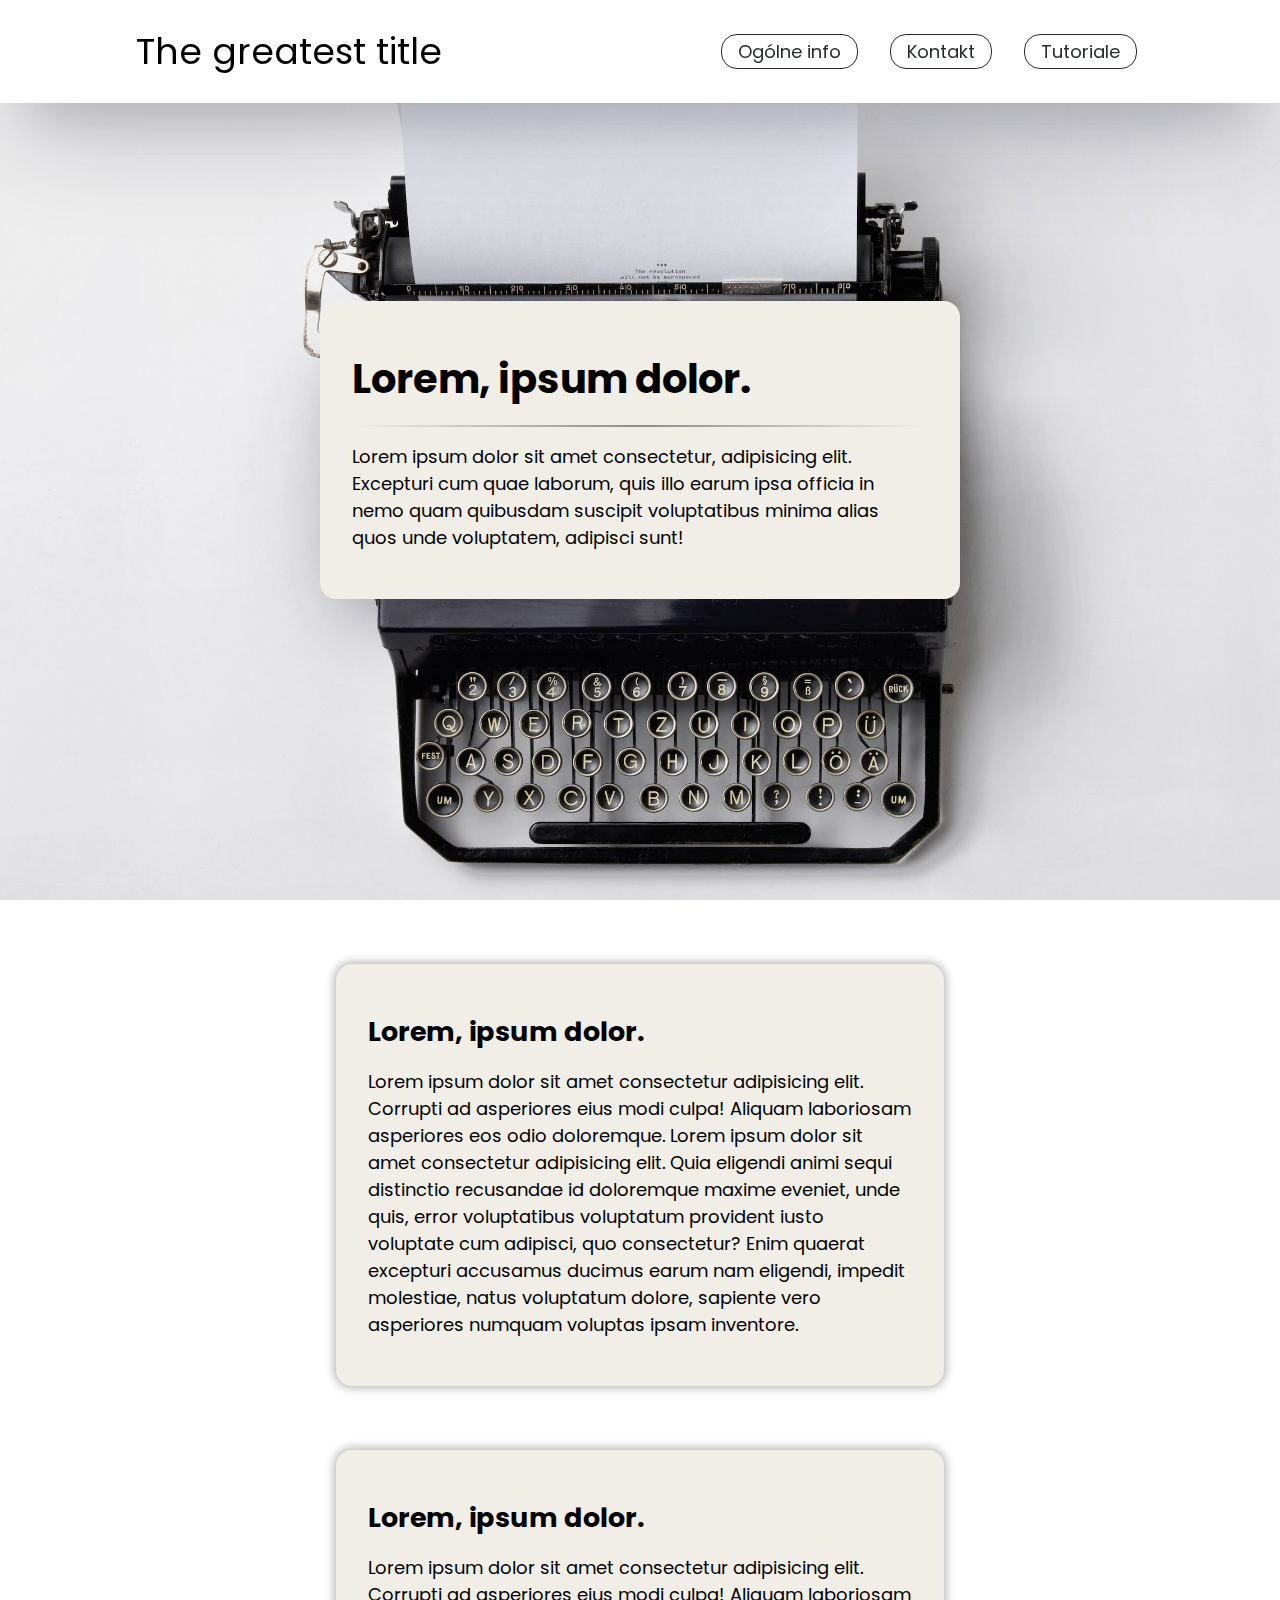
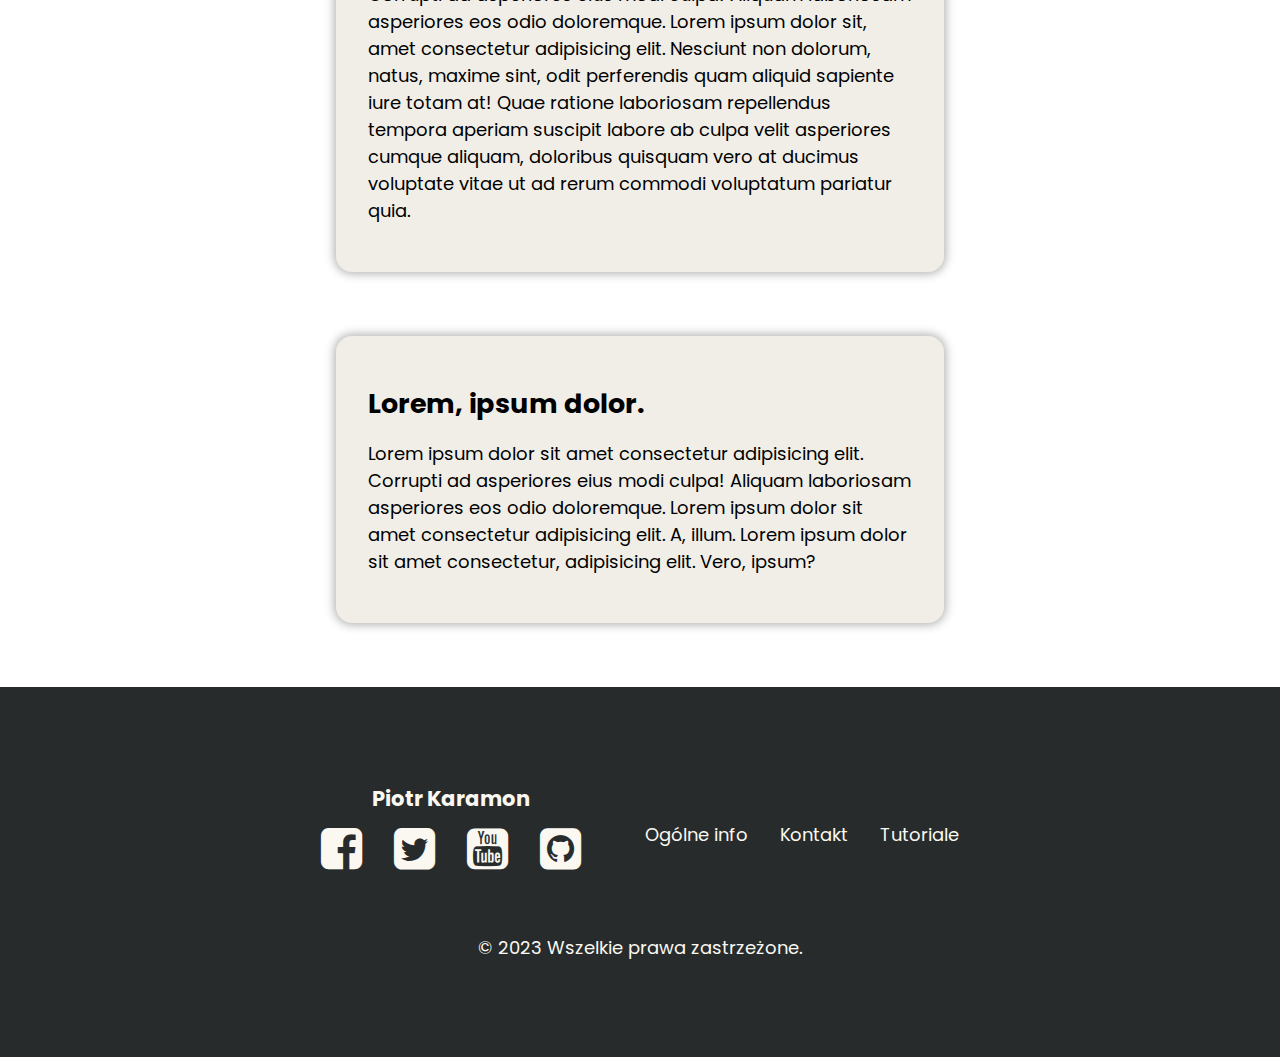
==== index.html @ 6fd7f62b "feat: created first page" ====
<!DOCTYPE html>
<html lang="en">

<head>
    <meta charset="UTF-8">
    <meta name="viewport" content="width=device-width, initial-scale=1.0">
    <title>Bla bla bla</title>
    <link rel="stylesheet" href="style.css">
    <link rel="stylesheet" href="https://cdnjs.cloudflare.com/ajax/libs/font-awesome/4.7.0/css/font-awesome.min.css">

</head>

<body>
    <nav class="navbar">
        <header class="page-title-header">
            <h1>The greatest title</h1>
        </header>
        <ul class="navbar-list">
            <li><a href="asdfas">Ogólne info</a></li>
            <li><a href="asdfas">Kontakt</a></li>
            <li><a href="asdfas">Tutoriale</a></li>
        </ul>
    </nav>

    <main>
        <article class="main-article">
            <h1>Lorem, ipsum dolor.</h1>
            <hr class="card-hr">
            <p>Lorem ipsum dolor sit amet consectetur, adipisicing elit. Excepturi cum quae laborum, quis illo earum
                ipsa
                officia in nemo quam quibusdam suscipit voluptatibus minima alias quos unde voluptatem, adipisci sunt!
            </p>
        </article>

    </main>

    <div id="popup" class="popup">
        <div class="popup-content">
            <span class="close-button" onclick="closePopup()">&times;</span>
            <h2 id="popup-title">Popup Title</h2>
            <hr class="card-hr">
            <div id="popup-message"></div>
        </div>
    </div>


    <section class="contact-form-wrapper" style="display: none;">
        <h2>Skontaktuj się ze mną</h2>
        <hr class="card-hr">
        <form id="contact-form" class="contact-form" method="post" novalidate>
            <div class="form-group">
                <i class="fa fa-user icon" aria-hidden="true"> </i>
                <input class="field-invalid" type="text" id="username" name="username" placeholder="Twoje imię...">
            </div>

            <div class="form-group">
                <i class="fa fa-envelope icon" aria-hidden="true"></i>
                <input type="email" id="email" placeholder="Adres email...">
            </div>

            <div class="form-element">
                <textarea id="message" name="message" placeholder="Twoja wiadomość..."></textarea>
            </div>

            <div class="form-element">
                <input class="form-submit-button" type="submit" value="Wyślij">
            </div>
        </form>

    </section>

    <section class="articles-section">
        <article class="secondary-article">
            <h2>Lorem, ipsum dolor.</h2>
            <p>Lorem ipsum dolor sit amet consectetur adipisicing elit. Corrupti ad
                asperiores eius modi culpa! Aliquam
                laboriosam asperiores eos odio doloremque.
                Lorem ipsum dolor sit amet consectetur adipisicing elit. Quia eligendi animi sequi distinctio recusandae
                id doloremque maxime eveniet, unde quis, error voluptatibus voluptatum provident iusto voluptate cum
                adipisci, quo consectetur? Enim quaerat excepturi accusamus ducimus earum nam eligendi, impedit
                molestiae, natus voluptatum dolore, sapiente vero asperiores numquam voluptas ipsam inventore.
            </p>
        </article>

        <article class="secondary-article">
            <h2>Lorem, ipsum dolor.</h2>
            <p>Lorem ipsum dolor sit amet consectetur adipisicing elit. Corrupti ad
                asperiores eius modi culpa! Aliquam
                laboriosam asperiores eos odio doloremque.
                Lorem ipsum dolor sit, amet consectetur adipisicing elit. Nesciunt non dolorum, natus, maxime sint, odit
                perferendis quam aliquid sapiente iure totam at! Quae ratione laboriosam repellendus tempora aperiam
                suscipit labore ab culpa velit asperiores cumque aliquam, doloribus quisquam vero at ducimus voluptate
                vitae ut ad rerum commodi voluptatum pariatur quia.
            </p>
        </article>

        <article class="secondary-article">
            <h2>Lorem, ipsum dolor.</h2>
            <p>Lorem ipsum dolor sit amet consectetur adipisicing elit. Corrupti ad
                asperiores eius modi culpa! Aliquam
                laboriosam asperiores eos odio doloremque.
                Lorem ipsum dolor sit amet consectetur adipisicing elit. A, illum.
                Lorem ipsum dolor sit amet consectetur, adipisicing elit. Vero, ipsum?
            </p>
        </article>
    </section>



    <footer class="page-footer">
        <article class="footer-social-media">
            <h3>Piotr Karamon</h3>
            <ul class="social-media-links">
                <li><a href="asdfas"><i class="fa fa-facebook-square" aria-hidden="true"></i></a></li>
                <li><a href="asdfas"><i class="fa fa-twitter-square" aria-hidden="true"></i></a></li>
                <li><a href="asdfas"><i class="fa fa-youtube-square" aria-hidden="true"></i></a></li>
                <li><a href="asdfas"><i class="fa fa-github-square" aria-hidden="true"></i></a></li>
            </ul>
        </article>

        <nav>
            <ul class="footer-navbar">
                <li><a href="asdfas">Ogólne info</a></li>
                <li><a href="asdfas">Kontakt</a></li>
                <li><a href="asdfas">Tutoriale</a></li>
            </ul>
        </nav>
        <div class="copyright-info">&copy; 2023 Wszelkie prawa zastrzeżone.</div>
    </footer>

    <script src="./script.js"></script>

</body>

</html>
---- style.css ----
@import url('https://fonts.googleapis.com/css2?family=Poppins:ital,wght@0,200;0,400;0,700;1,200;1,400&display=swap');


* {
    box-sizing: border-box;
    margin: 0;
    padding: 0;
    border: 0;
}

:root {
    /* CSS HEX */
    --caccent: #edafb8ff;
    --champagne-pink: #f7e1d7ff;
    --cacccent-alt: #b0c4b1ff;
    --cfg: rgb(39, 43, 44);
    --cbg: rgb(240, 238, 231);
    --cbg-lighter: rgb(250, 248, 241);
    --cbg-alt: rgb(39, 43, 44);
    --box-shadow: rgba(50, 50, 93, 0.25) 0px 50px 100px -20px, rgba(0, 0, 0, 0.3) 0px 30px 60px -30px;
}


body {
    font-size: 18px;
    font-family: 'Poppins';
}


.popup {
    display: none;
    position: fixed;
    top: 0;
    left: 0;
    width: 100%;
    height: 100%;
    background-color: rgba(0, 0, 0, 0.85);
    z-index: 2;
}

.popup-content {
    background-color: var(--cbg-lighter);
    position: absolute;
    top: 50%;
    left: 50%;
    transform: translate(-50%, -50%);
    box-shadow: var(--box-shadow);
    min-width: 50%;
    min-height: 25%;
    padding: 1rem;
    border-radius: 1rem;
}

.popup-content h2 {
    text-align: center;
    margin: 1rem 0;
}

#popup-message {
    display: flex;
    justify-content: center;
    align-items: center;
    padding: 1rem;

}

.popup .close-button {
    position: absolute;
    top: 0.5rem;
    right: 1rem;
    cursor: pointer;
    font-size: 2rem;

}


.bg {
    position: fixed;
    top: 0;
    left: 0;
    /* Preserve aspet ratio */
    min-width: 100%;
    min-height: 100%;
    z-index: -1;
}


.navbar {
    display: flex;
    align-items: center;
    justify-content: space-around;

    position: fixed;
    z-index: 1;
    top: 0;
    width: 100%;
    background-color: white;
    box-shadow: var(--box-shadow);
}

.navbar-list {
    display: flex;
    color: var(--cfg);
    padding: 0.5rem 1rem;
}

.navbar-list li {
    list-style: none;
    flex-direction: row;

}

.navbar-list a {
    color: var(--cfg);
    text-decoration: none;
    border: var(--cbg-alt) 0.1rem solid;
    border-radius: 1rem;
    margin: 0.5rem 1rem;
    padding: 0.25rem 1rem;

    transition: color .3s ease-in-out, box-shadow .3s ease-in-out;
    box-shadow: inset 0 0 0 0 var(--cbg);
}

.navbar-list a:hover {
    box-shadow: inset 200px 0 0 0 var(--cbg-alt);
    color: var(--cbg);
    background-color: var(--cbg-alt);
}


.field-invalid {
    border: 2px solid var(--caccent);
}

.page-title-header h1 {
    padding: 1.5rem;
    text-align: center;
    font-weight: 400;

}

main {
    background: url(images/florian-klauer-mk7D-4UCfmg-unsplash.jpg);
    /* Create the parallax scrolling effect */
    background-attachment: fixed;
    background-position: center;
    background-repeat: no-repeat;
    background-size: cover;

    height: 100vh;
    display: flex;
    justify-content: center;
    align-items: center;

}

.main-article {
    background-color: var(--cbg);
    padding: 3rem 2rem;
    border-radius: 1rem;
    width: 50%;
    box-shadow: var(--box-shadow);
}

.main-article h1 {
    font-size: 2.5rem;
}


.card-hr {
    border: 0;
    height: 2px;
    width: 100%;
    margin: 1rem 0;
    background-image: -webkit-linear-gradient(left, #f0f0f0, #8c8b8b, #f0f0f0);
    background-image: -moz-linear-gradient(left, #f0f0f0, #8c8b8b, #f0f0f0);
    background-image: -ms-linear-gradient(left, #f0f0f0, #8c8b8b, #f0f0f0);
    background-image: -o-linear-gradient(left, #f0f0f0, #8c8b8b, #f0f0f0);
}

.articles-section {
    padding: 2rem;
    display: flex;
    flex-direction: column;
    align-items: center;
    justify-content: space-around;
}

.secondary-article {
    background-color: var(--cbg);
    margin: 2rem 2rem;
    box-shadow: var(--box-shadow);
    padding: 3rem 2rem;

    /* box-shadow: 0px 0px 10px 2px rgba(0, 0, 0, 0.3); */
    -webkit-box-shadow: 0px 0px 10px 2px rgba(0, 0, 0, 0.3);
    -moz-box-shadow: 0px 0px 10px 2px rgba(0, 0, 0, 0.3);

    border-radius: 1rem;

    max-width: 50%;
}

.secondary-article h2 {
    margin-bottom: 1rem;
}

.page-footer {
    padding: 6rem 1rem;
    display: flex;
    flex-flow: wrap;
    align-items: center;
    justify-content: center;
    background-color: var(--cbg-alt);
    color: var(--cbg-lighter);

}

.footer-social-media {
    display: flex;
    flex-direction: column;
    align-items: center;
    justify-content: center;
}


.social-media-links {
    display: flex;
    justify-content: center;
}

.social-media-links li {
    list-style: none;
    margin: 0 1rem;
    font-size: 3rem;
    color: var(--cbg-lighter);
}

.social-media-links li a {
    color: var(--cbg-lighter);
}


.footer-navbar {
    margin-left: 2rem;
    display: flex;
}

.footer-navbar li {
    list-style: none;
    margin: 0 1rem;
}

.footer-navbar a {
    color: var(--cbg-lighter);
    text-decoration: none;
}

.copyright-info {
    width: 100%;
    margin-top: 3rem;
    text-align: center;
}

.contact-form-wrapper {
    display: flex;
    flex-direction: column;
    align-items: center;
    justify-content: center;
    background-color: var(--cbg);
    /* max-width: 80%; */
    width: 80%;
    margin: auto;
    padding: 1rem;
    border-radius: 1rem;
    box-shadow: var(--box-shadow);
}

.contact-form-wrapper h2 {
    margin-top: 1rem;
}

.contact-form {
    display: block;
}


.contact-form .form-element {
    display: block;
    width: 100%;
    padding: 1rem;
    margin: auto;
}

.contact-form .form-group {
    display: flex;
    justify-content: space-between;
    align-items: center;
    padding: 1rem;
    width: 100%;
}

.contact-form .form-group .icon {
    position: absolute;
}

.contact-form .icon {
    min-width: 50px;
    text-align: center;
}

.contact-form input[type=text],
.contact-form input[type=email] {
    padding: 1rem;
    border-radius: 1rem;
    padding-left: 3rem;
}

.contact-form textarea {
    height: 200px;
    border-radius: 1rem;
    padding: 1rem;
    width: 100%;
    resize: none;
    font-family: 'Poppins';
}

.form-submit-button {
    padding: 1rem 2rem;
    border-radius: 1rem;
    background-color: white;
    transition: color .3s ease-in-out, box-shadow .3s ease-in-out;
    box-shadow: inset 0 0 0 0 var(--cbg);
    width: 100%;
}

.form-submit-button:hover {
    color: #fff;
    text-shadow: none;

    box-shadow: inset 200px 0 0 0 var(--cbg-alt);
    color: var(--cbg);
    background-color: var(--cbg-alt);
    cursor: pointer;
}


/* Styles for small screens (up to 767px) */
@media (max-width: 767px) {
    .navbar {
        font-size: 1rem;
    }

    .main-article {
        min-width: 95%;
        font-size: 1rem;
    }

    .secondary-article {
        min-width: 95%;
        margin: 1rem 3rem;
    }

}

/* Styles for medium screens (768px to 1023px) */
@media (min-width: 768px) and (max-width: 1023px) {
    .main-article {
        min-width: 75%;
    }

    .secondary-article {
        min-width: 75%;
    }
}

/* Styles for large screens (1024px and above) */
@media (min-width: 1024px) {
    /* Your CSS rules for large screens here */
}
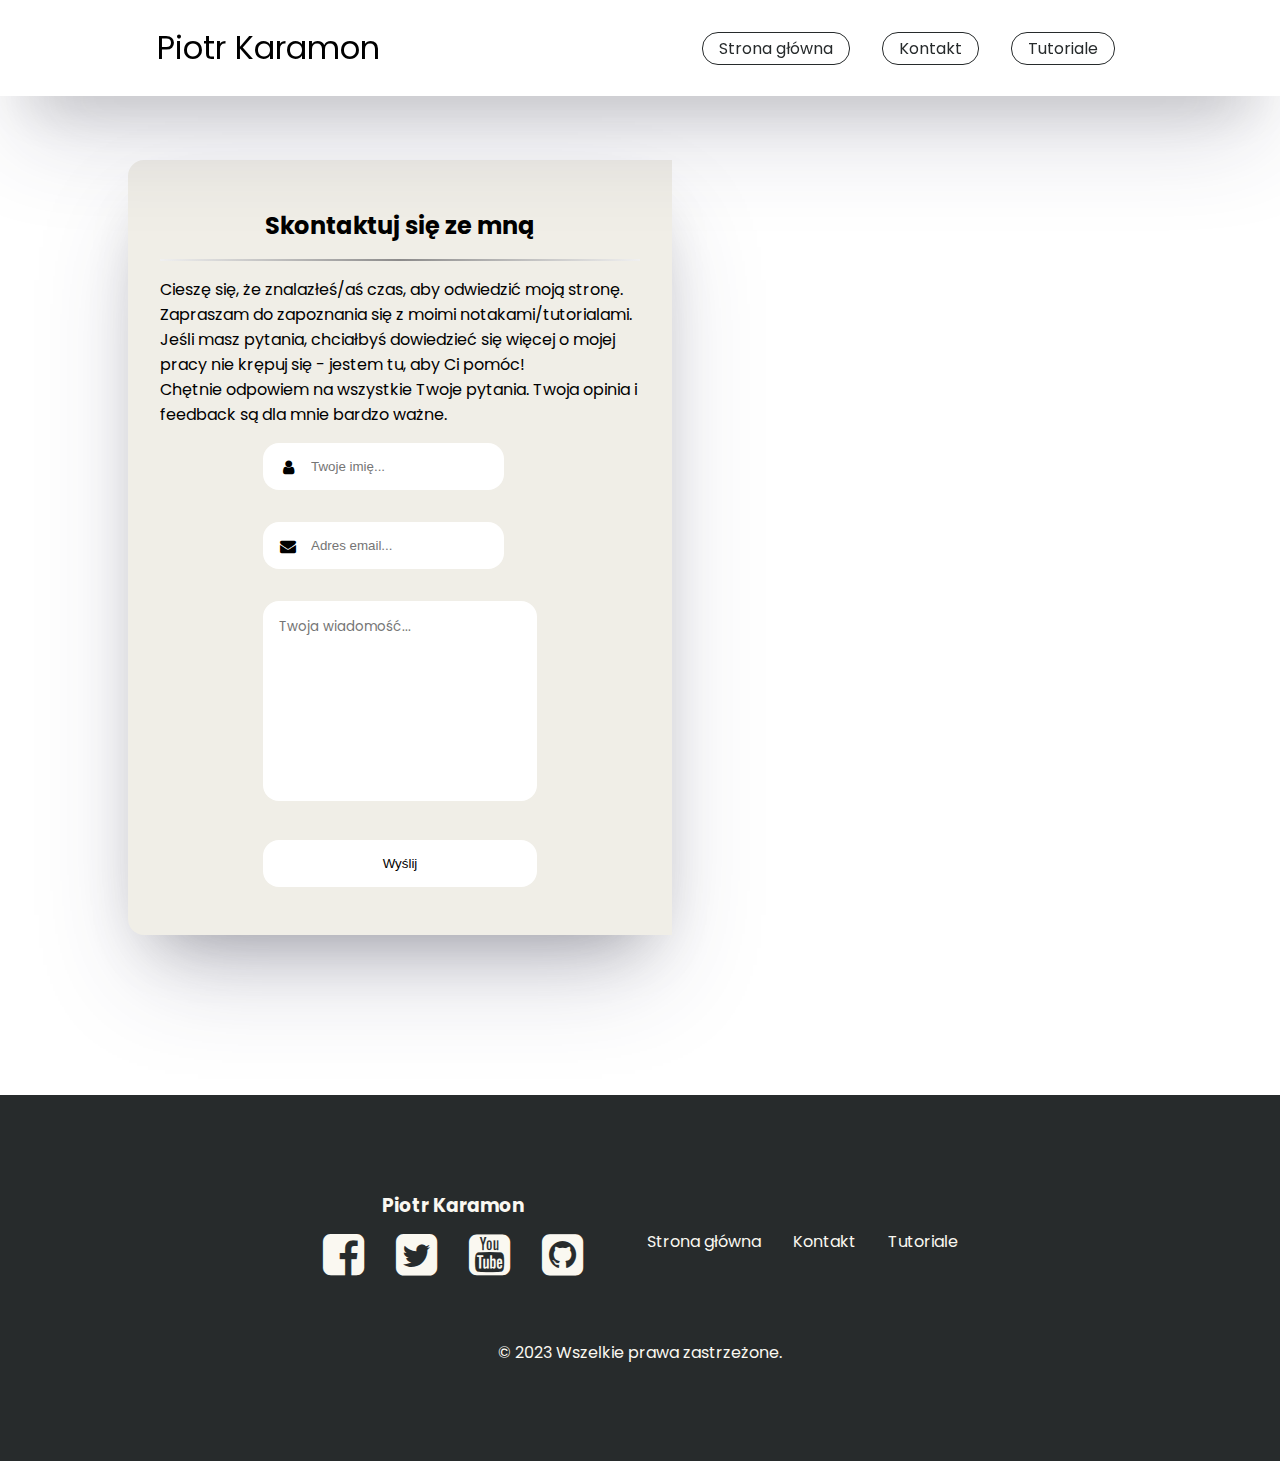
==== commit 073c4017: "feat: created tutorials page" ====
--- a/index.html
+++ b/index.html
@@ -13,97 +13,176 @@
 <body>
     <nav class="navbar">
         <header class="page-title-header">
-            <h1>The greatest title</h1>
+            <h1>Piotr Karamon</h1>
         </header>
+        <input class="menu-btn" type="checkbox" id="menu-btn" />
+        <label class="menu-icon" for="menu-btn"><span class="navicon"></span></label>
         <ul class="navbar-list">
-            <li><a href="asdfas">Ogólne info</a></li>
+            <li><a href="asdfas">Strona główna</a></li>
             <li><a href="asdfas">Kontakt</a></li>
             <li><a href="asdfas">Tutoriale</a></li>
         </ul>
     </nav>
 
-    <main>
-        <article class="main-article">
-            <h1>Lorem, ipsum dolor.</h1>
-            <hr class="card-hr">
-            <p>Lorem ipsum dolor sit amet consectetur, adipisicing elit. Excepturi cum quae laborum, quis illo earum
-                ipsa
-                officia in nemo quam quibusdam suscipit voluptatibus minima alias quos unde voluptatem, adipisci sunt!
-            </p>
-        </article>
-
-    </main>
-
-    <div id="popup" class="popup">
+    <div style="display:none">
+        <section class="tutorial-section-container">
+            <section class="tutorial-section">
+                <h1 class="main-heading">Tutoriale / Notatki</h1>
+                <hr class="card-hr">
+                <p>
+                    Tworzenie tutoriali i notatek w trakcie nauki informatyki było dla mnie niezwykle cennym
+                    doświadczeniem. Opracowywałem je zarówno dla siebie, aby lepiej zrozumieć trudne koncepcje, jak i
+                    dla innych, którzy mogli mieć podobne trudności.
+                    Poniżej możesz znaleźć efekty mojej pracy.
+                    Warto pamiętać jednak, że nie są to profesjonalne opracowanie lecz jedynie
+                    notatki w których to oczywiście mogą się pojawić błędy.
+                    Wszystkie materiały udostępnione na zasadach z licencji MIT.
+                </p>
+
+                <section class="cards-container">
+                    <article class="tutorial-card">
+                        <img class="tutorial-card-image" src="./images/logos/python.svg" alt="Git graph">
+                        <section class="tutorial-card-content">
+                            <h2>Wstęp do informatyki</h2>
+                            <p>Podstawy tworzenia prostych algorytmów.</p>
+                            <a class="tutorial-download" href="./documents/wdi.pdf">Pobierz</a>
+                        </section>
+                    </article>
+                    <article class="tutorial-card">
+                        <img class="tutorial-card-image" src="./images/logos/git.png" alt="Git logo">
+                        <section class="tutorial-card-content">
+                            <h2>Git</h2>
+                            <p>Zbiór podstawowych komend i funkcji gita.</p>
+                            <a class="tutorial-download" href="./documents/wdi.pdf">Pobierz</a>
+                        </section>
+                    </article>
+                    <article class="tutorial-card">
+                        <img class="tutorial-card-image" src="./images/logos/cpp.png" alt="C++ logo">
+                        <section class="tutorial-card-content">
+                            <h2>C/C++</h2>
+                            <p>Podstawy języka oraz w szczególności opis pamięci na stosie i stercie.</p>
+                            <a class="tutorial-download" href="./documents/wdi.pdf">Pobierz</a>
+                        </section>
+                    </article>
+                    <article class="tutorial-card">
+                        <img class="tutorial-card-image" src="./images/logos/haskell.png" alt="Haskell logo">
+                        <section class="tutorial-card-content">
+                            <h2>Haskell</h2>
+                            <p>Zbiór notatek które stworzyłem ucząc się tego języka.</p>
+                            <a class="tutorial-download" href="./documents/wdi.pdf">Pobierz</a>
+                        </section>
+                    </article>
+                </section>
+            </section>
+        </section>
+        </section>
+    </div>
+
+
+    <div style="display: block;">
+        <section class="contact-section">
+            <section class="contact-form-wrapper">
+                <h2>Skontaktuj się ze mną</h2>
+                <hr class="card-hr">
+                <p>Cieszę się, że znalazłeś/aś czas, aby odwiedzić moją stronę. Zapraszam do zapoznania się z moimi
+                    notakami/tutorialami.</p>
+                <p>Jeśli masz pytania, chciałbyś dowiedzieć się więcej o mojej pracy
+                    nie krępuj się - jestem tu, aby Ci pomóc!</p>
+                <p>Chętnie odpowiem na wszystkie Twoje pytania. Twoja opinia i
+                    feedback są dla mnie bardzo ważne.</p>
+
+                <form id="contact-form" class="contact-form" method="post" novalidate>
+                    <div class="form-group">
+                        <i class="fa fa-user icon" aria-hidden="true"> </i>
+                        <input type="text" id="username" name="username" placeholder="Twoje imię...">
+                    </div>
+
+                    <div class="form-group">
+                        <i class="fa fa-envelope icon" aria-hidden="true"></i>
+                        <input type="email" id="email" placeholder="Adres email...">
+                    </div>
+
+                    <div class="form-element">
+                        <textarea id="message" name="message" placeholder="Twoja wiadomość..."></textarea>
+                    </div>
+
+                    <div class="form-element">
+                        <input class="form-submit-button" type="submit" value="Wyślij">
+                    </div>
+                </form>
+            </section>
+            <div class="image-container"></div>
+        </section>
+    </div>
+
+
+
+    <section id="popup" class="popup">
         <div class="popup-content">
-            <span class="close-button" onclick="closePopup()">&times;</span>
+            <span id="close-button">&times;</span>
             <h2 id="popup-title">Popup Title</h2>
             <hr class="card-hr">
             <div id="popup-message"></div>
         </div>
+    </section>
+
+
+    <div style="display:none;">
+        <main class="jumbotron">
+            <article class="main-article">
+                <h1 class="main-heading">Witaj na mojej stronie.</h1>
+                <hr class="card-hr">
+                <p>Jestem studentem informatyki na Akademii Górniczo-Hutniczej (AGH) i pasjonatem Data
+                    Science i Machine Learning, matematyki oraz ogólnie programowania.
+                    Tutaj dzielę się swoimi
+                    notatkami/tutorialami które tworzyłem ucząc się oraz
+                    projektami z tych fascynujących dziedzin.
+                    Ta strona umożliwa również łatwy kontakt ze mną.
+                </p>
+            </article>
+
+        </main>
+
+
+
+        <section class="articles-section">
+            <article class="secondary-article">
+                <h2><i class="header-icon fa fa-university" aria-hidden="true"></i> Moje studia.</h2>
+                <p>Jestem studentem drugiego roku informatyki na AGH, gdzie kształcę się w fascynującej dziedzinie
+                    informatyki. Studia na AGH to połączenie teorii i praktyki, które pozwalają mi zgłębiać złożone
+                    zagadnienia z zakresu algorytmów, programowania, sieci komputerowych i wielu innych obszarów. To
+                    okazja do rozwoju umiejętności programowania, projektowania oprogramowania i pracy z najnowszymi
+                    technologiami </p>
+
+            </article>
+
+            <article class="secondary-article">
+                <h2><i class="header-icon fa fa-wrench" aria-hidden="true"></i> Moje ulubione narzędzia.</h2>
+                <p>
+                <ul>
+                    <li>VS Code - mój główny edytor do tworzenia stron internetowych</li>
+                    <li>Doom emacs - idealne narzędzie do tworzenia notatek/tutoriali.</li>
+                    <li>Pycharm/IDEA/Datagrip - są to najlepsze narzędzia w swoich dziedzinach. Bardzo przyśpieszające
+                        pracę.</li>
+                    <li>Git Bash - pracuję na systemie Windows zatem ta konsola to absolutny must-have.</li>
+                    <li>Github - każdy mój projekt lub notatki są na nim przechowywane.</li>
+
+                </ul>
+                </p>
+            </article>
+
+            <article class="secondary-article">
+                <h2> <i class="header-icon fa fa-user-circle" aria-hidden="true"></i>
+                    Pozostałe hobby.</h2>
+                <p>Motoryzacja i muzyka to moje dwie wielkie pasje. Motoryzacja pozwala mi zanurzyć się w fascynujący
+                    świat samochodów, podziwiać ich design i technologię, a także cieszyć się niezapomnianymi podróżami.
+                    Muzyka natomiast towarzyszy mi w każdym aspekcie życia, tworząc niesamowity nastrój i inspirując do
+                    różnych działań. </p>
+            </article>
+        </section>
+
     </div>
 
-
-    <section class="contact-form-wrapper" style="display: none;">
-        <h2>Skontaktuj się ze mną</h2>
-        <hr class="card-hr">
-        <form id="contact-form" class="contact-form" method="post" novalidate>
-            <div class="form-group">
-                <i class="fa fa-user icon" aria-hidden="true"> </i>
-                <input class="field-invalid" type="text" id="username" name="username" placeholder="Twoje imię...">
-            </div>
-
-            <div class="form-group">
-                <i class="fa fa-envelope icon" aria-hidden="true"></i>
-                <input type="email" id="email" placeholder="Adres email...">
-            </div>
-
-            <div class="form-element">
-                <textarea id="message" name="message" placeholder="Twoja wiadomość..."></textarea>
-            </div>
-
-            <div class="form-element">
-                <input class="form-submit-button" type="submit" value="Wyślij">
-            </div>
-        </form>
-
-    </section>
-
-    <section class="articles-section">
-        <article class="secondary-article">
-            <h2>Lorem, ipsum dolor.</h2>
-            <p>Lorem ipsum dolor sit amet consectetur adipisicing elit. Corrupti ad
-                asperiores eius modi culpa! Aliquam
-                laboriosam asperiores eos odio doloremque.
-                Lorem ipsum dolor sit amet consectetur adipisicing elit. Quia eligendi animi sequi distinctio recusandae
-                id doloremque maxime eveniet, unde quis, error voluptatibus voluptatum provident iusto voluptate cum
-                adipisci, quo consectetur? Enim quaerat excepturi accusamus ducimus earum nam eligendi, impedit
-                molestiae, natus voluptatum dolore, sapiente vero asperiores numquam voluptas ipsam inventore.
-            </p>
-        </article>
-
-        <article class="secondary-article">
-            <h2>Lorem, ipsum dolor.</h2>
-            <p>Lorem ipsum dolor sit amet consectetur adipisicing elit. Corrupti ad
-                asperiores eius modi culpa! Aliquam
-                laboriosam asperiores eos odio doloremque.
-                Lorem ipsum dolor sit, amet consectetur adipisicing elit. Nesciunt non dolorum, natus, maxime sint, odit
-                perferendis quam aliquid sapiente iure totam at! Quae ratione laboriosam repellendus tempora aperiam
-                suscipit labore ab culpa velit asperiores cumque aliquam, doloribus quisquam vero at ducimus voluptate
-                vitae ut ad rerum commodi voluptatum pariatur quia.
-            </p>
-        </article>
-
-        <article class="secondary-article">
-            <h2>Lorem, ipsum dolor.</h2>
-            <p>Lorem ipsum dolor sit amet consectetur adipisicing elit. Corrupti ad
-                asperiores eius modi culpa! Aliquam
-                laboriosam asperiores eos odio doloremque.
-                Lorem ipsum dolor sit amet consectetur adipisicing elit. A, illum.
-                Lorem ipsum dolor sit amet consectetur, adipisicing elit. Vero, ipsum?
-            </p>
-        </article>
-    </section>
 
 
 
@@ -120,7 +199,7 @@
 
         <nav>
             <ul class="footer-navbar">
-                <li><a href="asdfas">Ogólne info</a></li>
+                <li><a href="asdfas">Strona główna</a></li>
                 <li><a href="asdfas">Kontakt</a></li>
                 <li><a href="asdfas">Tutoriale</a></li>
             </ul>
--- a/style.css
+++ b/style.css
@@ -22,7 +22,7 @@
 
 
 body {
-    font-size: 18px;
+    font-size: 16px;
     font-family: 'Poppins';
 }
 
@@ -64,13 +64,12 @@
 
 }
 
-.popup .close-button {
+.popup #close-button {
     position: absolute;
     top: 0.5rem;
     right: 1rem;
     cursor: pointer;
     font-size: 2rem;
-
 }
 
 
@@ -107,7 +106,6 @@
 .navbar-list li {
     list-style: none;
     flex-direction: row;
-
 }
 
 .navbar-list a {
@@ -118,7 +116,7 @@
     margin: 0.5rem 1rem;
     padding: 0.25rem 1rem;
 
-    transition: color .3s ease-in-out, box-shadow .3s ease-in-out;
+    transition: color .3s ease-in-out, box-shadow .3s ease-in-out, max-height .2s ease-out;
     box-shadow: inset 0 0 0 0 var(--cbg);
 }
 
@@ -129,6 +127,111 @@
 }
 
 
+.navbar .menu-icon {
+    cursor: pointer;
+    display: none;
+    padding: 0;
+    user-select: none;
+    z-index: 4;
+    padding: 1rem;
+}
+
+.navbar .menu-icon .navicon {
+    background: #333;
+    display: block;
+    height: 2px;
+    position: relative;
+    transition: background .2s ease-out;
+    width: 1rem;
+}
+
+.navbar .menu-icon .navicon:before,
+.navbar .menu-icon .navicon:after {
+    background: #333;
+    content: '';
+    display: block;
+    height: 100%;
+    position: absolute;
+    transition: all .2s ease-out;
+    width: 100%;
+}
+
+.navbar .menu-icon .navicon:before {
+    top: 5px;
+}
+
+.navbar .menu-icon .navicon:after {
+    top: -5px;
+}
+
+.navbar .menu-btn {
+    display: none;
+}
+
+
+@media (max-width: 48em) {
+    .navbar-list {
+        flex-direction: column;
+        align-items: center;
+        justify-content: center;
+        position: fixed;
+        width: 100%;
+        height: 100vh;
+        top: 0;
+        right: -100%;
+        z-index: 3;
+        transition: all 0.2s ease-in-out;
+        background-color: var(--cbg-alt);
+    }
+
+    .navbar li {
+        width: 80%;
+        margin-bottom: 1rem;
+        /* border: 1px solid red; */
+    }
+
+    .navbar-list li a {
+        display: block;
+        width: 100%;
+        margin: 0;
+        padding: 2rem;
+        color: var(--cbg);
+        border: var(--cbg) .1rem solid;
+
+
+    }
+
+
+    .navbar .menu-icon {
+        display: inline-block;
+    }
+
+    .navbar .menu-btn:checked~.navbar-list {
+        right: 0;
+    }
+
+
+    .navbar .menu-btn:checked~.menu-icon .navicon {
+        background: transparent;
+    }
+
+    .navbar .menu-btn:checked~.menu-icon .navicon:before {
+        transform: rotate(-45deg);
+
+    }
+
+    .navbar .menu-btn:checked~.menu-icon .navicon:after {
+        transform: rotate(45deg);
+    }
+
+    .navbar .menu-btn:checked~.menu-icon:not(.steps) .navicon:before,
+    .navbar .menu-btn:checked~.menu-icon:not(.steps) .navicon:after {
+        background-color: var(--cbg);
+        top: 0;
+    }
+}
+
+
 .field-invalid {
     border: 2px solid var(--caccent);
 }
@@ -140,8 +243,8 @@
 
 }
 
-main {
-    background: url(images/florian-klauer-mk7D-4UCfmg-unsplash.jpg);
+.jumbotron {
+    background: url(images/background.jpg);
     /* Create the parallax scrolling effect */
     background-attachment: fixed;
     background-position: center;
@@ -163,7 +266,7 @@
     box-shadow: var(--box-shadow);
 }
 
-.main-article h1 {
+.main-heading {
     font-size: 2.5rem;
 }
 
@@ -185,6 +288,8 @@
     flex-direction: column;
     align-items: center;
     justify-content: space-around;
+    max-width: 55%;
+    margin: 0 auto;
 }
 
 .secondary-article {
@@ -199,12 +304,21 @@
 
     border-radius: 1rem;
 
-    max-width: 50%;
 }
 
 .secondary-article h2 {
     margin-bottom: 1rem;
 }
+
+.secondary-article li {
+    margin-left: 1rem;
+
+}
+
+.header-icon {
+    margin-right: 1rem;
+}
+
 
 .page-footer {
     padding: 6rem 1rem;
@@ -264,16 +378,19 @@
 }
 
 .contact-form-wrapper {
+    flex: 1;
+    width: 100%;
+    height: 100%;
+
     display: flex;
     flex-direction: column;
     align-items: center;
     justify-content: center;
     background-color: var(--cbg);
-    /* max-width: 80%; */
-    width: 80%;
-    margin: auto;
-    padding: 1rem;
-    border-radius: 1rem;
+
+    margin: 0 auto;
+    padding: 2rem 2rem;
+    border-radius: 1rem 0 0 1rem;
     box-shadow: var(--box-shadow);
 }
 
@@ -346,8 +463,121 @@
 }
 
 
+.contact-section {
+    display: flex;
+    margin: 10rem auto;
+    width: 80%;
+}
+
+.contact-section .image-container {
+    flex: 1;
+    height: auto;
+    background-image: url(images/contact.jpg);
+    /* background-attachment: fixed; */
+    background-position: center;
+    background-repeat: no-repeat;
+    background-size: cover;
+
+
+    border-radius: 0 1rem 1rem 0;
+}
+
+.contact-section .image-container img {
+    max-width: 100%;
+    height: auto;
+}
+
+
+
+.tutorial-section-container {
+    display: flex;
+    margin-top: 5rem;
+    justify-content: center;
+    align-items: center;
+    height: 100vh;
+
+    background-image: url(images/florian-klauer-mk7D-4UCfmg-unsplash.jpg);
+    background-attachment: fixed;
+    background-position: center;
+    background-repeat: no-repeat;
+    background-size: cover;
+}
+
+.tutorial-section {
+    background-color: rgb(240, 238, 231, 0.95);
+    padding: 3rem 2rem;
+    border-radius: 1rem;
+    width: 65%;
+    box-shadow: var(--box-shadow);
+}
+
+
+
+.cards-container {
+    display: grid;
+    grid-template-columns: 1fr 1fr;
+    gap: 1rem;
+    row-gap: 2rem;
+    margin-top: 2rem;
+}
+
+
+.tutorial-card {
+    display: flex;
+    border: 2px solid var(--cbg-alt);
+    border-radius: 1rem;
+    padding: 1rem 1rem;
+    height: 100%;
+}
+
+.tutorial-card-image {
+    width: 4rem;
+    height: 4rem;
+    margin: 0 1rem;
+    align-self: center;
+}
+
+.tutorial-card-content {
+    display: flex;
+    flex-direction: column;
+    justify-content: space-around;
+}
+
+.tutorial-download {
+    display: block;
+    padding: 0.25rem 0.5rem;
+    border-radius: 1rem;
+    border: 1px solid var(--cbg-alt);
+    background-color: var(--cbg);
+    transition: color .3s ease-in-out, box-shadow .3s ease-in-out;
+    box-shadow: inset 0 0 0 0 var(--cbg);
+    color: var(--cbg-alt);
+    text-decoration: none;
+    text-align: center;
+    width: 7rem;
+    margin-top: 1rem;
+
+}
+
+.tutorial-download:hover {
+    color: #fff;
+    text-shadow: none;
+
+    box-shadow: inset 200px 0 0 0 var(--cbg-alt);
+    color: var(--cbg);
+    background-color: var(--cbg-alt);
+    cursor: pointer;
+
+}
+
 /* Styles for small screens (up to 767px) */
+
 @media (max-width: 767px) {
+    .popup-content {
+        min-width: 90%;
+        min-height: auto;
+    }
+
     .navbar {
         font-size: 1rem;
     }
@@ -361,6 +591,31 @@
         min-width: 95%;
         margin: 1rem 3rem;
     }
+
+    .tutorial-section {
+        width: 100%;
+        max-width: 95%;
+    }
+
+    .main-heading {
+        font-size: 2rem;
+    }
+
+    .cards-container {
+        grid-template-columns: 1fr;
+    }
+
+    .tutorial-section-container {
+        height: auto;
+        padding: 2rem 0;
+    }
+
+    .tutorial-card-image {
+        height: 2rem;
+        width: 2rem;
+
+    }
+
 
 }
 
@@ -373,6 +628,11 @@
     .secondary-article {
         min-width: 75%;
     }
+
+    .tutorial-section {
+        width: auto;
+        max-width: 95%;
+    }
 }
 
 /* Styles for large screens (1024px and above) */
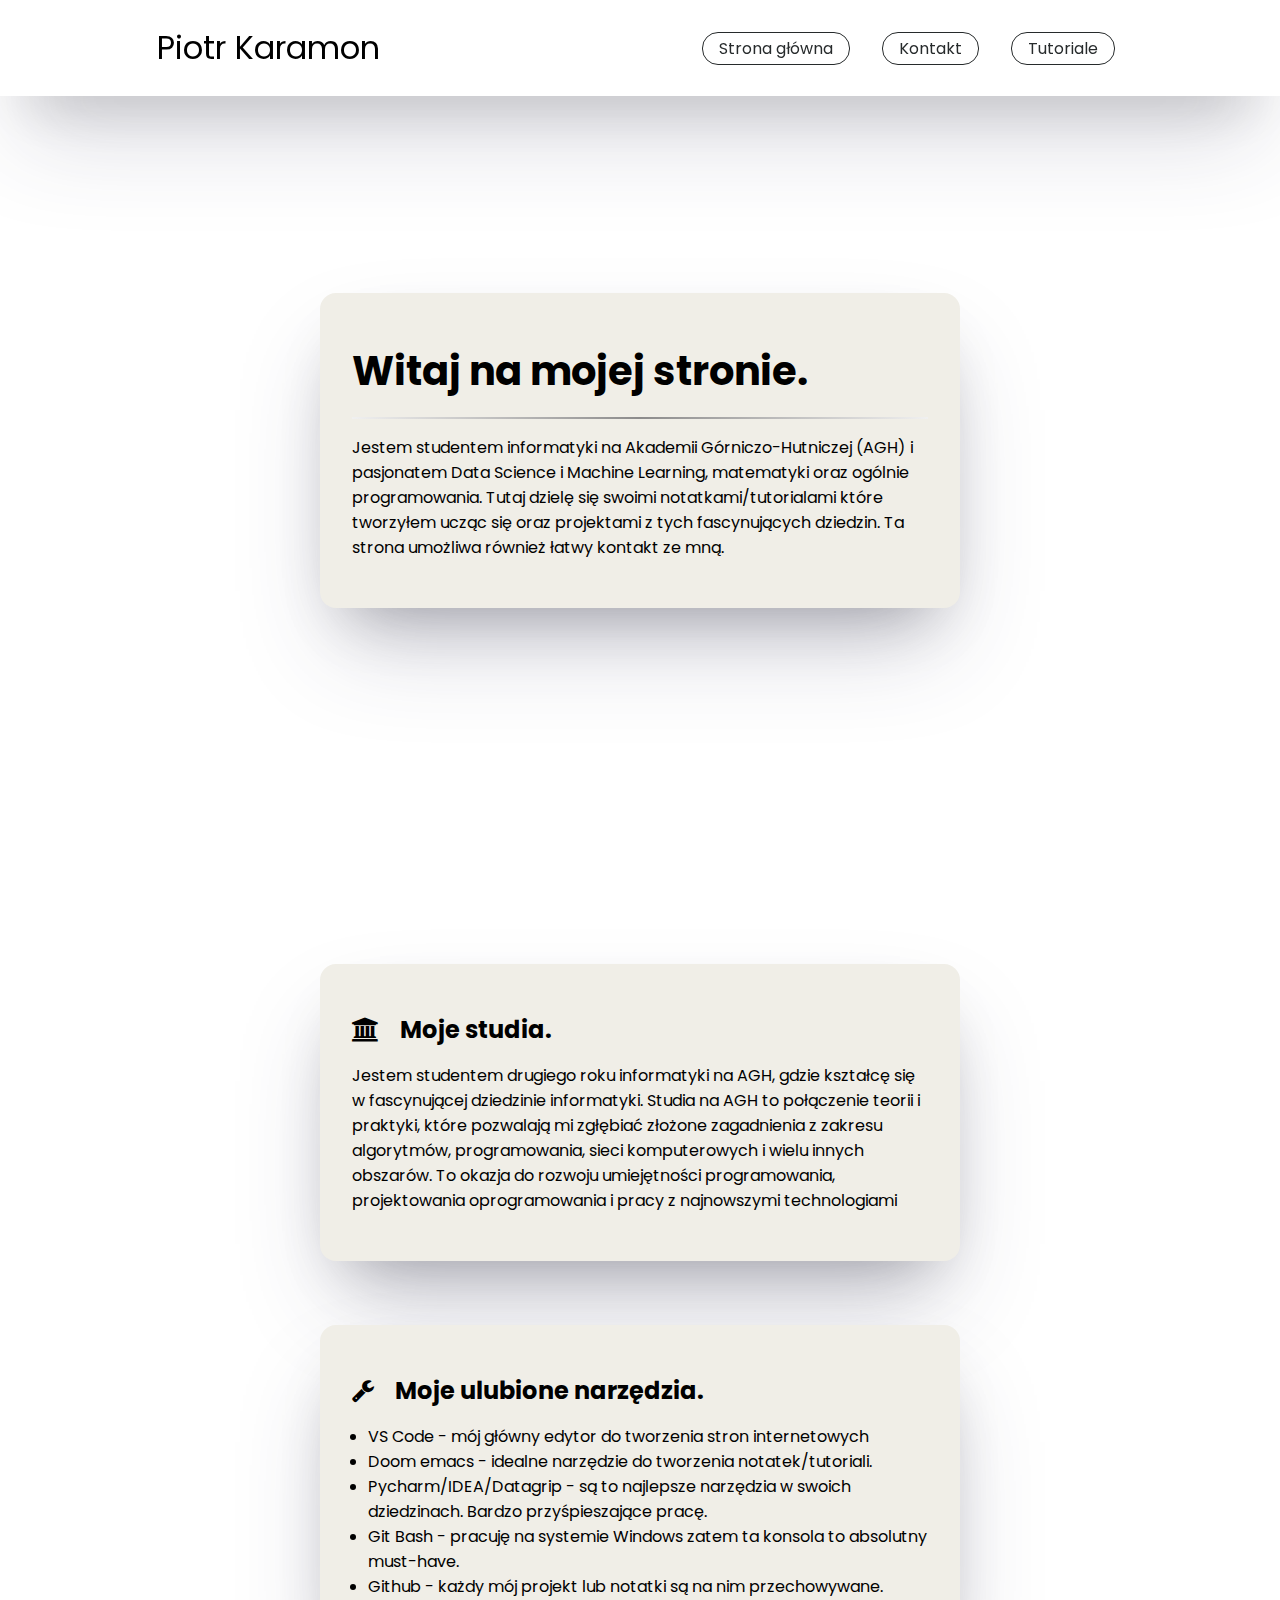
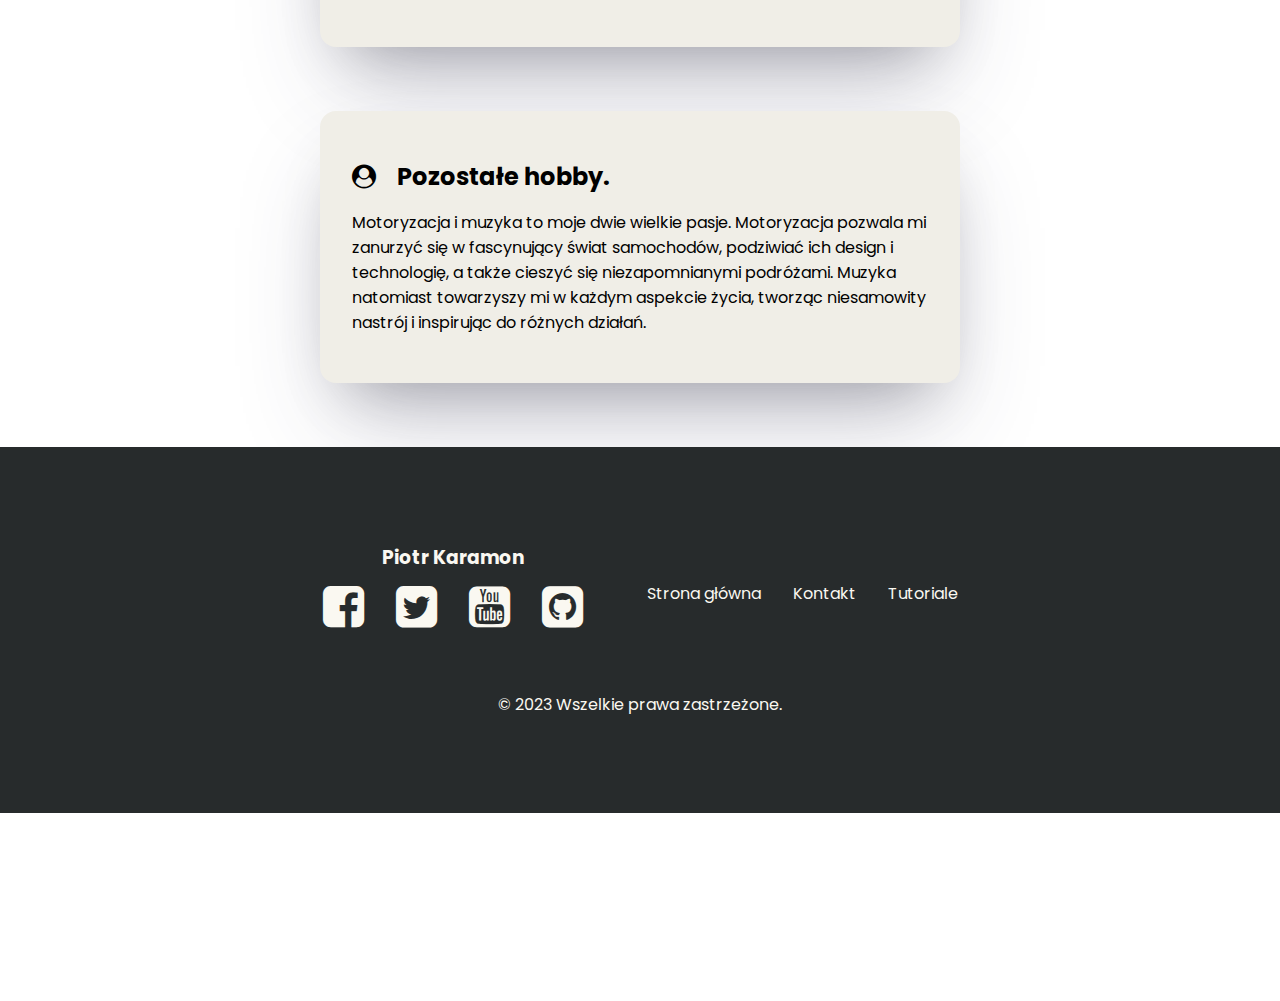
==== commit cc02dfc3: "feat: added page navigation" ====
--- a/index.html
+++ b/index.html
@@ -4,13 +4,22 @@
 <head>
     <meta charset="UTF-8">
     <meta name="viewport" content="width=device-width, initial-scale=1.0">
-    <title>Bla bla bla</title>
+    <title>Piotr Karamon</title>
     <link rel="stylesheet" href="style.css">
     <link rel="stylesheet" href="https://cdnjs.cloudflare.com/ajax/libs/font-awesome/4.7.0/css/font-awesome.min.css">
 
 </head>
 
 <body>
+    <section id="popup" class="popup">
+        <div class="popup-content">
+            <span id="close-button">&times;</span>
+            <h2 id="popup-title">Popup Title</h2>
+            <hr class="card-hr">
+            <div id="popup-message"></div>
+        </div>
+    </section>
+
     <nav class="navbar">
         <header class="page-title-header">
             <h1>Piotr Karamon</h1>
@@ -18,13 +27,66 @@
         <input class="menu-btn" type="checkbox" id="menu-btn" />
         <label class="menu-icon" for="menu-btn"><span class="navicon"></span></label>
         <ul class="navbar-list">
-            <li><a href="asdfas">Strona główna</a></li>
-            <li><a href="asdfas">Kontakt</a></li>
-            <li><a href="asdfas">Tutoriale</a></li>
+            <li><a class="home-page-btn" href="">Strona główna</a></li>
+            <li><a class="contact-page-btn" href="">Kontakt</a></li>
+            <li><a class="tutorial-page-btn" href="">Tutoriale</a></li>
         </ul>
     </nav>
 
-    <div style="display:none">
+    <div id="home-page" class="page page-shown">
+        <main class="jumbotron">
+            <article class="main-article">
+                <h1 class="main-heading">Witaj na mojej stronie.</h1>
+                <hr class="card-hr">
+                <p>Jestem studentem informatyki na Akademii Górniczo-Hutniczej (AGH) i pasjonatem Data
+                    Science i Machine Learning, matematyki oraz ogólnie programowania.
+                    Tutaj dzielę się swoimi
+                    notatkami/tutorialami które tworzyłem ucząc się oraz
+                    projektami z tych fascynujących dziedzin.
+                    Ta strona umożliwa również łatwy kontakt ze mną.
+                </p>
+            </article>
+
+        </main>
+
+        <section class="articles-section">
+            <article class="secondary-article">
+                <h2><i class="header-icon fa fa-university" aria-hidden="true"></i> Moje studia.</h2>
+                <p>Jestem studentem drugiego roku informatyki na AGH, gdzie kształcę się w fascynującej dziedzinie
+                    informatyki. Studia na AGH to połączenie teorii i praktyki, które pozwalają mi zgłębiać złożone
+                    zagadnienia z zakresu algorytmów, programowania, sieci komputerowych i wielu innych obszarów. To
+                    okazja do rozwoju umiejętności programowania, projektowania oprogramowania i pracy z najnowszymi
+                    technologiami </p>
+
+            </article>
+
+            <article class="secondary-article">
+                <h2><i class="header-icon fa fa-wrench" aria-hidden="true"></i> Moje ulubione narzędzia.</h2>
+                <p>
+                <ul>
+                    <li>VS Code - mój główny edytor do tworzenia stron internetowych</li>
+                    <li>Doom emacs - idealne narzędzie do tworzenia notatek/tutoriali.</li>
+                    <li>Pycharm/IDEA/Datagrip - są to najlepsze narzędzia w swoich dziedzinach. Bardzo przyśpieszające
+                        pracę.</li>
+                    <li>Git Bash - pracuję na systemie Windows zatem ta konsola to absolutny must-have.</li>
+                    <li>Github - każdy mój projekt lub notatki są na nim przechowywane.</li>
+
+                </ul>
+                </p>
+            </article>
+
+            <article class="secondary-article">
+                <h2> <i class="header-icon fa fa-user-circle" aria-hidden="true"></i>
+                    Pozostałe hobby.</h2>
+                <p>Motoryzacja i muzyka to moje dwie wielkie pasje. Motoryzacja pozwala mi zanurzyć się w fascynujący
+                    świat samochodów, podziwiać ich design i technologię, a także cieszyć się niezapomnianymi podróżami.
+                    Muzyka natomiast towarzyszy mi w każdym aspekcie życia, tworząc niesamowity nastrój i inspirując do
+                    różnych działań. </p>
+            </article>
+        </section>
+
+    </div>
+    <div id="tutorial-page" class="page">
         <section class="tutorial-section-container">
             <section class="tutorial-section">
                 <h1 class="main-heading">Tutoriale / Notatki</h1>
@@ -78,8 +140,7 @@
         </section>
     </div>
 
-
-    <div style="display: block;">
+    <div id="contact-page" class="page">
         <section class="contact-section">
             <section class="contact-form-wrapper">
                 <h2>Skontaktuj się ze mną</h2>
@@ -117,72 +178,6 @@
 
 
 
-    <section id="popup" class="popup">
-        <div class="popup-content">
-            <span id="close-button">&times;</span>
-            <h2 id="popup-title">Popup Title</h2>
-            <hr class="card-hr">
-            <div id="popup-message"></div>
-        </div>
-    </section>
-
-
-    <div style="display:none;">
-        <main class="jumbotron">
-            <article class="main-article">
-                <h1 class="main-heading">Witaj na mojej stronie.</h1>
-                <hr class="card-hr">
-                <p>Jestem studentem informatyki na Akademii Górniczo-Hutniczej (AGH) i pasjonatem Data
-                    Science i Machine Learning, matematyki oraz ogólnie programowania.
-                    Tutaj dzielę się swoimi
-                    notatkami/tutorialami które tworzyłem ucząc się oraz
-                    projektami z tych fascynujących dziedzin.
-                    Ta strona umożliwa również łatwy kontakt ze mną.
-                </p>
-            </article>
-
-        </main>
-
-
-
-        <section class="articles-section">
-            <article class="secondary-article">
-                <h2><i class="header-icon fa fa-university" aria-hidden="true"></i> Moje studia.</h2>
-                <p>Jestem studentem drugiego roku informatyki na AGH, gdzie kształcę się w fascynującej dziedzinie
-                    informatyki. Studia na AGH to połączenie teorii i praktyki, które pozwalają mi zgłębiać złożone
-                    zagadnienia z zakresu algorytmów, programowania, sieci komputerowych i wielu innych obszarów. To
-                    okazja do rozwoju umiejętności programowania, projektowania oprogramowania i pracy z najnowszymi
-                    technologiami </p>
-
-            </article>
-
-            <article class="secondary-article">
-                <h2><i class="header-icon fa fa-wrench" aria-hidden="true"></i> Moje ulubione narzędzia.</h2>
-                <p>
-                <ul>
-                    <li>VS Code - mój główny edytor do tworzenia stron internetowych</li>
-                    <li>Doom emacs - idealne narzędzie do tworzenia notatek/tutoriali.</li>
-                    <li>Pycharm/IDEA/Datagrip - są to najlepsze narzędzia w swoich dziedzinach. Bardzo przyśpieszające
-                        pracę.</li>
-                    <li>Git Bash - pracuję na systemie Windows zatem ta konsola to absolutny must-have.</li>
-                    <li>Github - każdy mój projekt lub notatki są na nim przechowywane.</li>
-
-                </ul>
-                </p>
-            </article>
-
-            <article class="secondary-article">
-                <h2> <i class="header-icon fa fa-user-circle" aria-hidden="true"></i>
-                    Pozostałe hobby.</h2>
-                <p>Motoryzacja i muzyka to moje dwie wielkie pasje. Motoryzacja pozwala mi zanurzyć się w fascynujący
-                    świat samochodów, podziwiać ich design i technologię, a także cieszyć się niezapomnianymi podróżami.
-                    Muzyka natomiast towarzyszy mi w każdym aspekcie życia, tworząc niesamowity nastrój i inspirując do
-                    różnych działań. </p>
-            </article>
-        </section>
-
-    </div>
-
 
 
 
@@ -199,15 +194,67 @@
 
         <nav>
             <ul class="footer-navbar">
-                <li><a href="asdfas">Strona główna</a></li>
-                <li><a href="asdfas">Kontakt</a></li>
-                <li><a href="asdfas">Tutoriale</a></li>
+                <li><a class="home-page-btn" href="">Strona główna</a></li>
+                <li><a class="contact-page-btn" href="">Kontakt</a></li>
+                <li><a class="tutorial-page-btn" href="">Tutoriale</a></li>
             </ul>
         </nav>
         <div class="copyright-info">&copy; 2023 Wszelkie prawa zastrzeżone.</div>
     </footer>
 
     <script src="./script.js"></script>
+    <script>
+        // const homePage = document.getElementById("home-page");
+        // const contactPage = document.getElementById("contact-page");
+        // const tutorialPage = document.getElementById("tutorial-page");
+
+
+        function setupClickHandlers(pageButtons, pageId) {
+            for (const button of pageButtons) {
+                button.addEventListener("click", (event) => {
+                    event.preventDefault();
+                    menu(pageId);
+                })
+            }
+        }
+
+
+        function menu(pageId) {
+            const pages = document.getElementsByClassName("page");
+            for (const page of pages) {
+                page.classList.remove('page-shown')
+            }
+
+            const newPage = document.getElementById(pageId);
+            newPage.classList.add('page-shown');
+            console.log(newPage)
+
+            const navbarMenu = document.getElementById("menu-btn");
+            navbarMenu.checked = false
+
+        }
+
+        const homePageButtons = document.getElementsByClassName("home-page-btn");
+        const contactPageButtons = document.getElementsByClassName("contact-page-btn");
+        const tutorialPageButtons = document.getElementsByClassName("tutorial-page-btn");
+
+        setupClickHandlers(homePageButtons, "home-page");
+        setupClickHandlers(contactPageButtons, "contact-page");
+        setupClickHandlers(tutorialPageButtons, "tutorial-page");
+
+        console.log(
+            // homePage,
+            // contactPage,
+            // tutorialPage,
+            homePageButtons,
+            contactPageButtons,
+            tutorialPageButtons
+        )
+
+
+
+
+    </script>
 
 </body>
 
--- a/style.css
+++ b/style.css
@@ -26,6 +26,17 @@
     font-family: 'Poppins';
 }
 
+.page {
+    height: 0;
+    opacity: 0;
+    overflow: hidden;
+    transition: all 0.3s ease-in-out;
+}
+
+.page-shown {
+    height: auto;
+    opacity: 1;
+}
 
 .popup {
     display: none;
@@ -187,7 +198,6 @@
     .navbar li {
         width: 80%;
         margin-bottom: 1rem;
-        /* border: 1px solid red; */
     }
 
     .navbar-list li a {
@@ -197,8 +207,6 @@
         padding: 2rem;
         color: var(--cbg);
         border: var(--cbg) .1rem solid;
-
-
     }
 
 
@@ -283,27 +291,22 @@
 }
 
 .articles-section {
-    padding: 2rem;
     display: flex;
     flex-direction: column;
     align-items: center;
     justify-content: space-around;
     max-width: 55%;
     margin: 0 auto;
+    padding: 2rem;
 }
 
 .secondary-article {
     background-color: var(--cbg);
-    margin: 2rem 2rem;
+    margin: 2rem 0;
+    padding: 3rem 2rem;
+
     box-shadow: var(--box-shadow);
-    padding: 3rem 2rem;
-
-    /* box-shadow: 0px 0px 10px 2px rgba(0, 0, 0, 0.3); */
-    -webkit-box-shadow: 0px 0px 10px 2px rgba(0, 0, 0, 0.3);
-    -moz-box-shadow: 0px 0px 10px 2px rgba(0, 0, 0, 0.3);
-
-    border-radius: 1rem;
-
+    border-radius: 1rem;
 }
 
 .secondary-article h2 {
@@ -587,36 +590,55 @@
         font-size: 1rem;
     }
 
+
+    .tutorial-section {
+        width: 100%;
+        max-width: 95%;
+    }
+
+    .main-heading {
+        font-size: 2rem;
+    }
+
+    .cards-container {
+        grid-template-columns: 1fr;
+    }
+
+    .tutorial-section-container {
+        height: auto;
+        padding: 2rem 0;
+    }
+
+    .tutorial-card-image {
+        height: 2rem;
+        width: 2rem;
+
+    }
+
+    .contact-section {
+        width: 95%;
+    }
+
+    .contact-section .image-container {
+        display: none;
+    }
+
+    .contact-form-wrapper {
+        border-radius: 1rem
+    }
+
+    .articles-section {
+        width: 95%;
+        min-width: 95%;
+        max-width: 100%;
+        padding: 1rem;
+        /* margin: 0; */
+    }
+
     .secondary-article {
         min-width: 95%;
         margin: 1rem 3rem;
     }
-
-    .tutorial-section {
-        width: 100%;
-        max-width: 95%;
-    }
-
-    .main-heading {
-        font-size: 2rem;
-    }
-
-    .cards-container {
-        grid-template-columns: 1fr;
-    }
-
-    .tutorial-section-container {
-        height: auto;
-        padding: 2rem 0;
-    }
-
-    .tutorial-card-image {
-        height: 2rem;
-        width: 2rem;
-
-    }
-
-
 }
 
 /* Styles for medium screens (768px to 1023px) */
@@ -633,6 +655,16 @@
         width: auto;
         max-width: 95%;
     }
+
+    .contact-section {
+        width: 95%;
+    }
+
+    .articles-section {
+        width: auto;
+        max-width: 75%;
+        padding: 0.5rem;
+    }
 }
 
 /* Styles for large screens (1024px and above) */
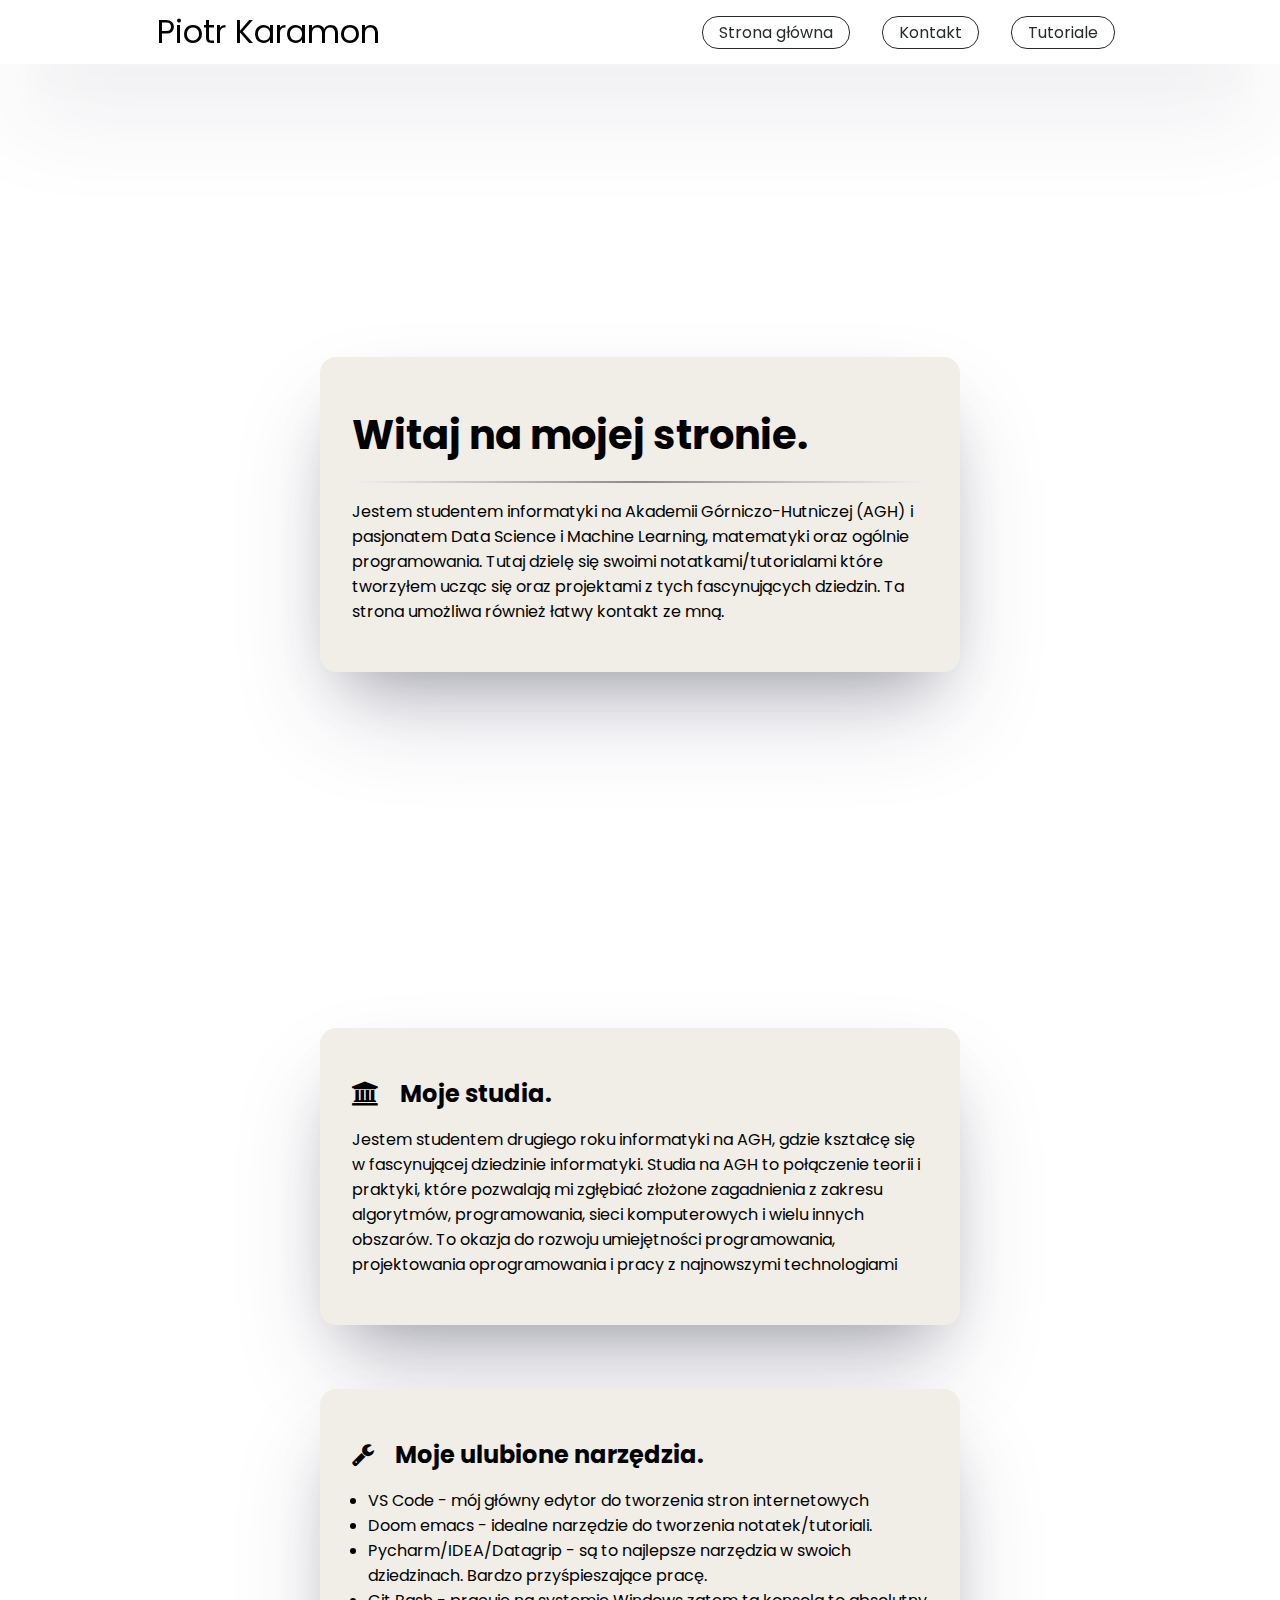
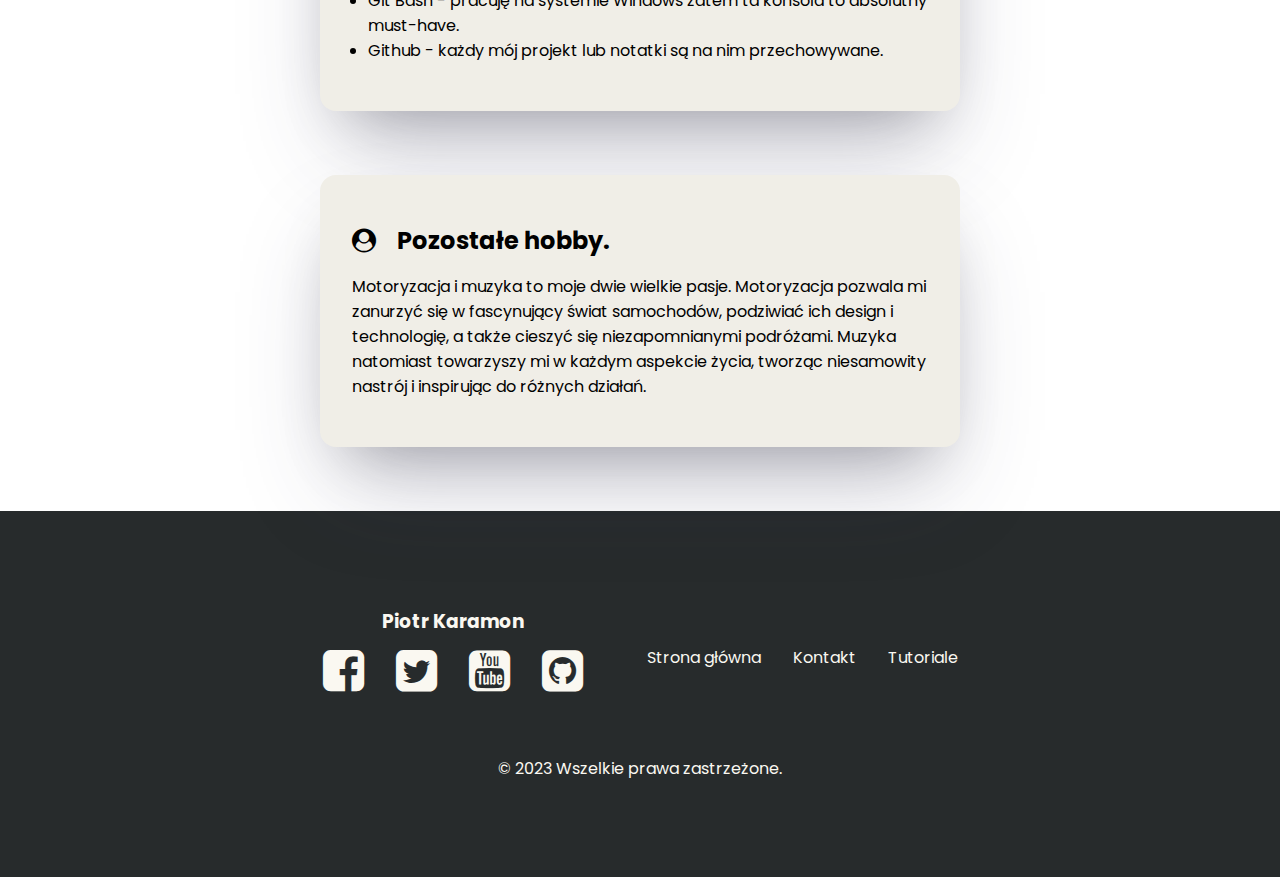
==== commit 7899caf4: "fix: fixes to the layout" ====
--- a/index.html
+++ b/index.html
@@ -46,7 +46,6 @@
                     Ta strona umożliwa również łatwy kontakt ze mną.
                 </p>
             </article>
-
         </main>
 
         <section class="articles-section">
@@ -86,6 +85,7 @@
         </section>
 
     </div>
+
     <div id="tutorial-page" class="page">
         <section class="tutorial-section-container">
             <section class="tutorial-section">
@@ -232,6 +232,8 @@
             const navbarMenu = document.getElementById("menu-btn");
             navbarMenu.checked = false
 
+            document.documentElement.scrollTop = 0;
+            document.body.scrollTop = 0;
         }
 
         const homePageButtons = document.getElementsByClassName("home-page-btn");
--- a/style.css
+++ b/style.css
@@ -24,18 +24,15 @@
 body {
     font-size: 16px;
     font-family: 'Poppins';
+    padding-top: 4rem;
 }
 
 .page {
-    height: 0;
-    opacity: 0;
-    overflow: hidden;
-    transition: all 0.3s ease-in-out;
+    display: none;
 }
 
 .page-shown {
-    height: auto;
-    opacity: 1;
+    display: block;
 }
 
 .popup {
@@ -104,6 +101,7 @@
     z-index: 1;
     top: 0;
     width: 100%;
+    height: 4rem;
     background-color: white;
     box-shadow: var(--box-shadow);
 }
@@ -494,7 +492,6 @@
 
 .tutorial-section-container {
     display: flex;
-    margin-top: 5rem;
     justify-content: center;
     align-items: center;
     height: 100vh;
@@ -639,6 +636,10 @@
         min-width: 95%;
         margin: 1rem 3rem;
     }
+
+    .jumbotron {
+        background-attachment: inherit;
+    }
 }
 
 /* Styles for medium screens (768px to 1023px) */
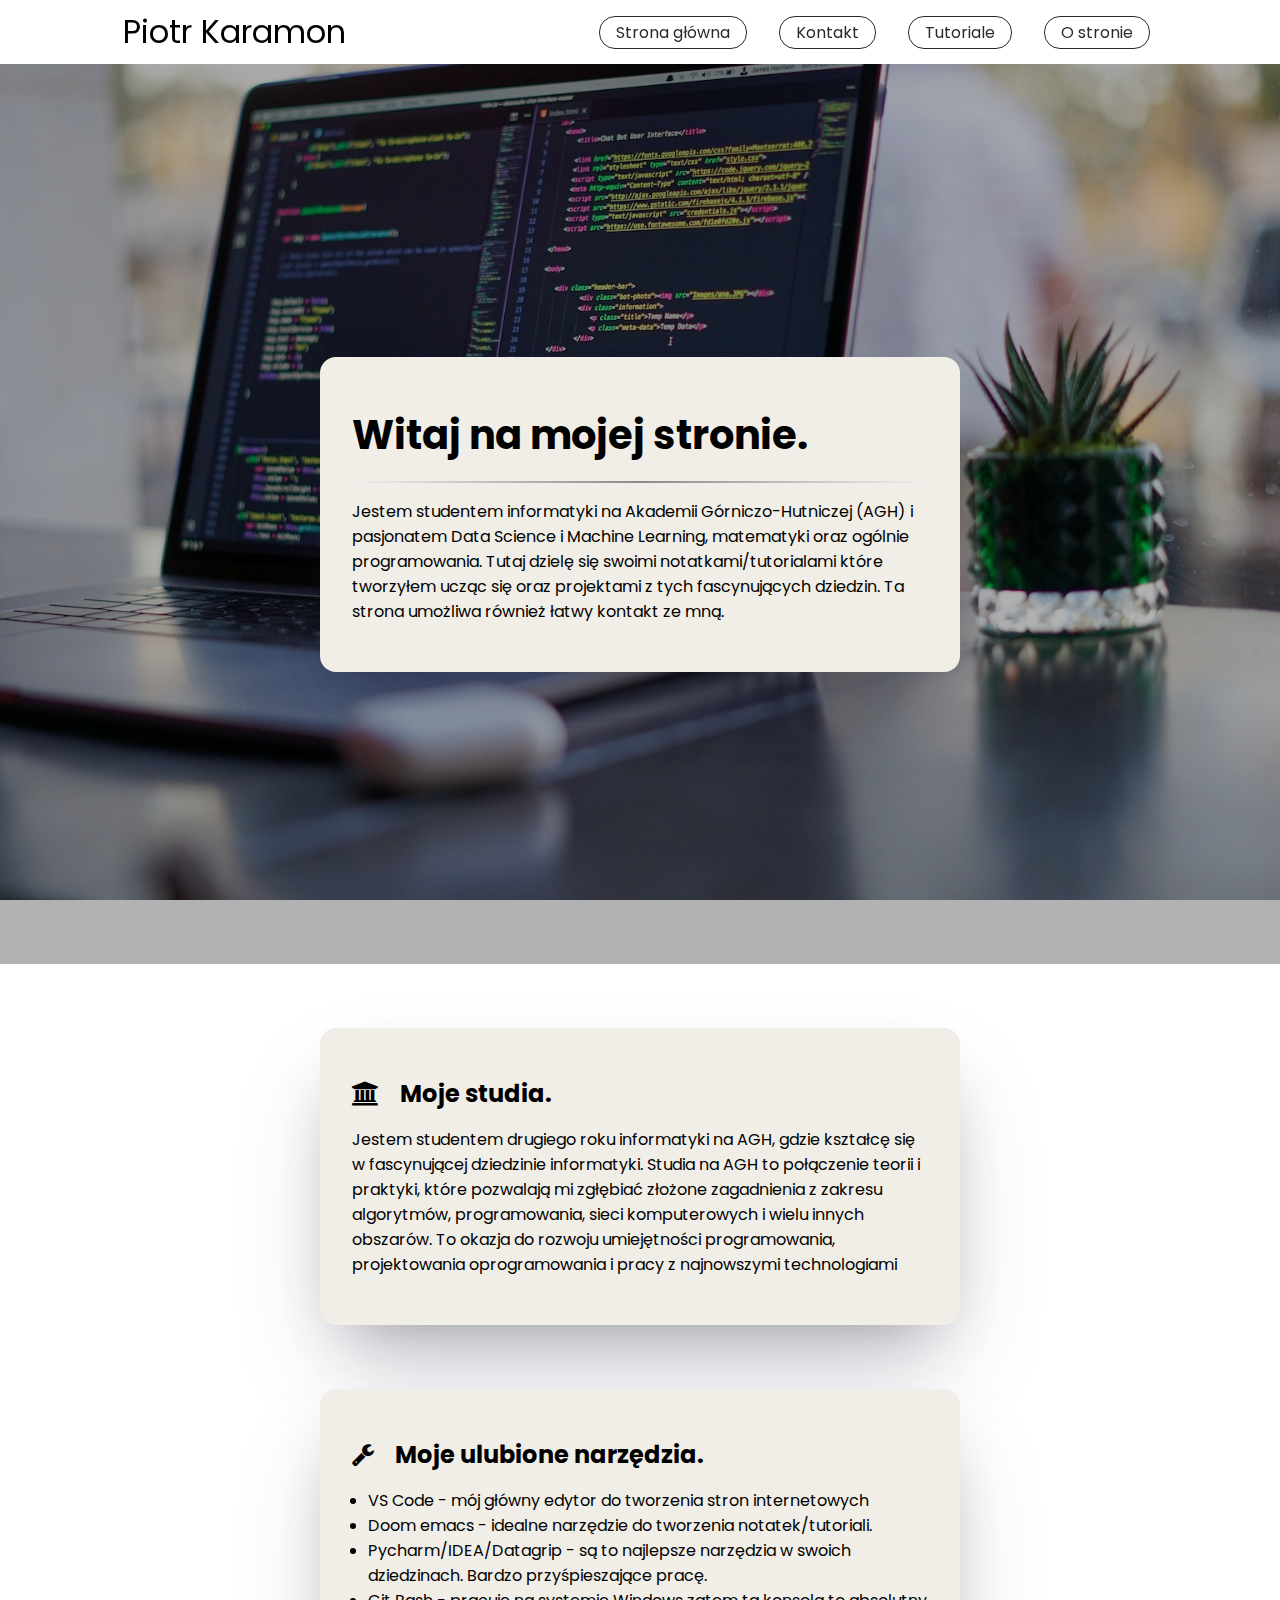
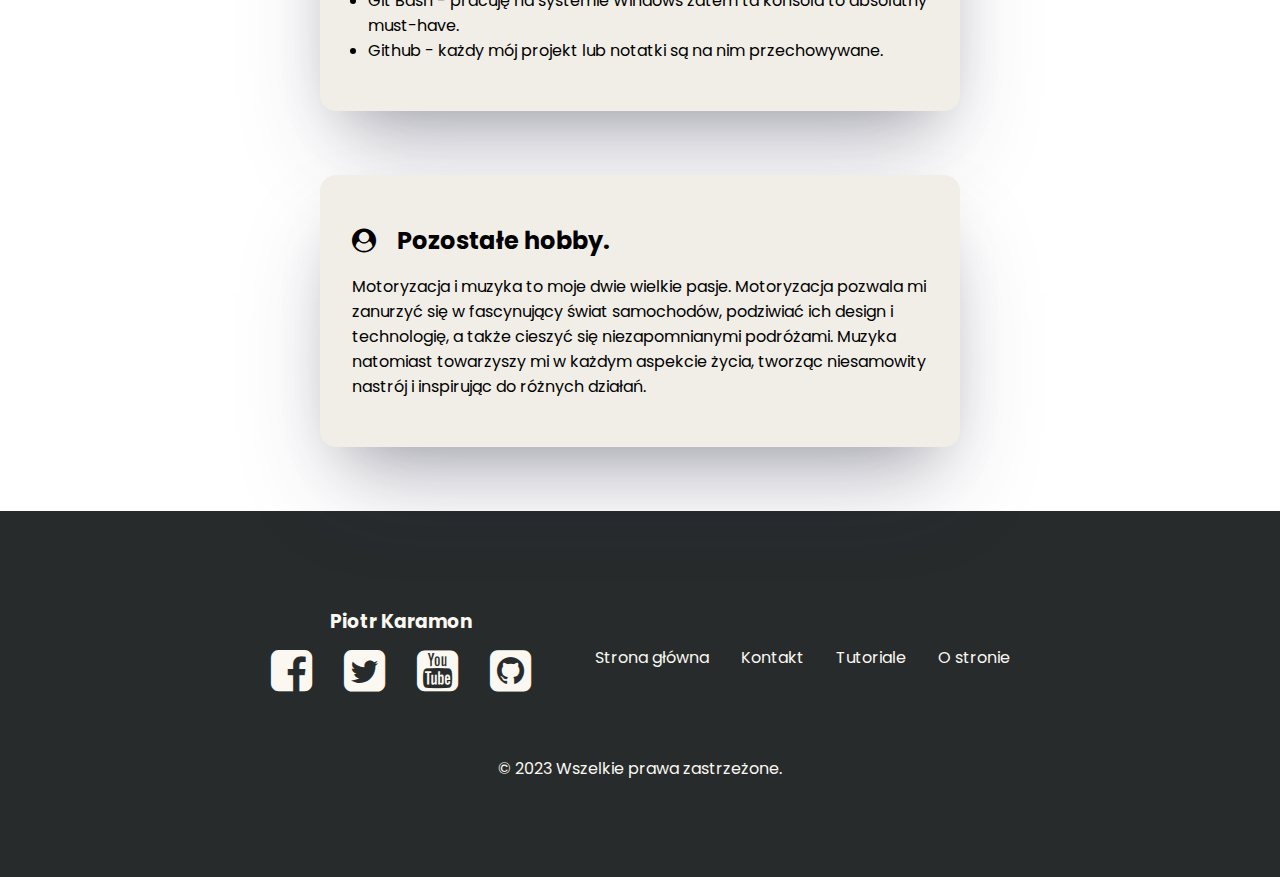
==== commit 90cf4a1c: "feat: added about page" ====
--- a/index.html
+++ b/index.html
@@ -30,8 +30,93 @@
             <li><a class="home-page-btn" href="">Strona główna</a></li>
             <li><a class="contact-page-btn" href="">Kontakt</a></li>
             <li><a class="tutorial-page-btn" href="">Tutoriale</a></li>
+            <li><a class="about-page-btn" href="">O stronie</a></li>
         </ul>
     </nav>
+
+    <div id="about-page" class="page">
+
+        <section class="articles-section">
+            <article class="secondary-article">
+                <h2><i class="header-icon fa fa-bullseye" aria-hidden="true"></i>Cel strony.</h2>
+                <p>
+                    Decyzja o stworzeniu tej strony internetowej wynikała z kilku motywacji. Po pierwsze, miała ona
+                    służyć zaliczeniu pewnego przedmiotu na studiach, co stanowiło dla mnie ważny cel edukacyjny. Po
+                    drugie, chciałem stworzyć miejsce, gdzie mogę dzielić się wiedzą, notatkami i informacjami, które
+                    mogą być przydatne innym studentom lub osobom zainteresowanym tematami poruszanymi na stronie. Po
+                    trzecie, strona ta ma ułatwiać kontakt i komunikację ze mną, co jest istotne dla osób, które chcą
+                    podzielić się swoimi pomysłami, pytania lub sugestie.
+                </p>
+
+            </article>
+
+            <article class="secondary-article">
+                <h2><i class="header-icon fa fa-code" aria-hidden="true"></i>Użyte technologie.</h2>
+                <p>
+                    Strona została zbudowana przy użyciu kilku kluczowych narzędzi.
+                    Do struktury i zawartości witryny
+                    wykorzystałem języki HTML5 i CSS3.
+                    W celu dostarczenia interaktywności i dynamicznych funkcji w
+                    szczególności obługi formularza kontaktowego
+                    wykorzystałem język JavaScript.
+
+                    Z ciekawszych technlogii na stronie znajduje się wiele
+                    icon. Ich obecność zawdzięczam toolkitowi Font Awesome.
+                </p>
+            </article>
+
+            <article class="secondary-article">
+                <h2> <i class="header-icon fa fa-picture-o" aria-hidden="true"></i>
+                    Użyte zdjęcia.</h2>
+                <p>Strona zawiera kilka zdjęć. Niżej znajdują się informacje dotyczące artystów oraz źródeł zdjęć
+                    wykorzystanych na tej stronie internetowej:
+                </p>
+
+                <ul>
+                    <li>
+                        <ul>
+                            <li><strong>Laptop with code and plant in coffee shop </strong></li>
+                            <li>Autor: James Harrison</li>
+                            <li>Licencja: <a href="https://unsplash.com/license">Unsplash license</a></li>
+                            <li>Zdjęcie znajduje się na stronie głównej.</li>
+                            <li><a href="https://unsplash.com/photos/black-laptop-computer-turned-on-on-table-vpOeXr5wmR4"
+                                    target="_blank">Źródło</a></li>
+                        </ul>
+                    </li>
+
+                    <li>
+                        <ul>
+                            <li><strong>Black and brown rotary phone near gray wall </strong> </li>
+                            <li>Autor: Paweł Czerwinski</li>
+                            <li>Licencja: <a href="https://unsplash.com/license">Unsplash license</a> </li>
+                            <li>Zdjęcie zostało użyte na stronie kontaktowej.</li>
+                            <li><a href="https://unsplash.com/photos/black-and-brown-rotary-phone-near-gray-wall--0xCCPIbl3M"
+                                    target="_blank">Zródła</a>
+                            </li>
+                        </ul>
+                    </li>
+
+                    <li>
+                        <ul>
+                            <li><strong>Black Fayorit typewriter with printer paper </strong> </li>
+                            <li>Autor: Florian Klauer</li>
+                            <li>Licencja: <a href="https://unsplash.com/license">Unsplash license</a> </li>
+                            <li>Zdjęcie zostało użyte na stronie z notatkami.</li>
+                            <li><a href="https://unsplash.com/photos/black-fayorit-typewriter-with-printer-paper-mk7D-4UCfmg"
+                                    target="_blank">Zródła</a>
+                            </li>
+                        </ul>
+                    </li>
+
+
+                </ul>
+
+            </article>
+        </section>
+
+
+
+    </div>
 
     <div id="home-page" class="page page-shown">
         <main class="jumbotron">
@@ -115,7 +200,7 @@
                         <section class="tutorial-card-content">
                             <h2>Git</h2>
                             <p>Zbiór podstawowych komend i funkcji gita.</p>
-                            <a class="tutorial-download" href="./documents/wdi.pdf">Pobierz</a>
+                            <a class="tutorial-download" href="./documents/git.pdf">Pobierz</a>
                         </section>
                     </article>
                     <article class="tutorial-card">
@@ -123,7 +208,7 @@
                         <section class="tutorial-card-content">
                             <h2>C/C++</h2>
                             <p>Podstawy języka oraz w szczególności opis pamięci na stosie i stercie.</p>
-                            <a class="tutorial-download" href="./documents/wdi.pdf">Pobierz</a>
+                            <a class="tutorial-download" href="./documents/cpp-notes.pdf">Pobierz</a>
                         </section>
                     </article>
                     <article class="tutorial-card">
@@ -131,7 +216,7 @@
                         <section class="tutorial-card-content">
                             <h2>Haskell</h2>
                             <p>Zbiór notatek które stworzyłem ucząc się tego języka.</p>
-                            <a class="tutorial-download" href="./documents/wdi.pdf">Pobierz</a>
+                            <a class="tutorial-download" href="./documents/haskell-basics.pdf">Pobierz</a>
                         </section>
                     </article>
                 </section>
@@ -176,11 +261,6 @@
         </section>
     </div>
 
-
-
-
-
-
     <footer class="page-footer">
         <article class="footer-social-media">
             <h3>Piotr Karamon</h3>
@@ -197,6 +277,7 @@
                 <li><a class="home-page-btn" href="">Strona główna</a></li>
                 <li><a class="contact-page-btn" href="">Kontakt</a></li>
                 <li><a class="tutorial-page-btn" href="">Tutoriale</a></li>
+                <li><a class="about-page-btn" href="">O stronie</a></li>
             </ul>
         </nav>
         <div class="copyright-info">&copy; 2023 Wszelkie prawa zastrzeżone.</div>
@@ -209,7 +290,8 @@
         // const tutorialPage = document.getElementById("tutorial-page");
 
 
-        function setupClickHandlers(pageButtons, pageId) {
+        function setupClickHandlers(buttonClassName, pageId) {
+            const pageButtons = document.getElementsByClassName(buttonClassName);
             for (const button of pageButtons) {
                 button.addEventListener("click", (event) => {
                     event.preventDefault();
@@ -236,26 +318,16 @@
             document.body.scrollTop = 0;
         }
 
-        const homePageButtons = document.getElementsByClassName("home-page-btn");
-        const contactPageButtons = document.getElementsByClassName("contact-page-btn");
-        const tutorialPageButtons = document.getElementsByClassName("tutorial-page-btn");
-
-        setupClickHandlers(homePageButtons, "home-page");
-        setupClickHandlers(contactPageButtons, "contact-page");
-        setupClickHandlers(tutorialPageButtons, "tutorial-page");
-
-        console.log(
-            // homePage,
-            // contactPage,
-            // tutorialPage,
-            homePageButtons,
-            contactPageButtons,
-            tutorialPageButtons
-        )
-
-
-
-
+        const navigationButtons = [
+            { pageId: "home-page", btnClassName: "home-page-btn" },
+            { pageId: "contact-page", btnClassName: "contact-page-btn" },
+            { pageId: "tutorial-page", btnClassName: "tutorial-page-btn" },
+            { pageId: "about-page", btnClassName: "about-page-btn" },
+        ]
+
+        for (const { pageId, btnClassName } of navigationButtons) {
+            setupClickHandlers(btnClassName, pageId);
+        }
     </script>
 
 </body>
--- a/style.css
+++ b/style.css
@@ -250,12 +250,13 @@
 }
 
 .jumbotron {
-    background: url(images/background.jpg);
+    background: rgba(0, 0, 0, 0.3) url(images/james-harrison-vpOeXr5wmR4-unsplash.jpg);
     /* Create the parallax scrolling effect */
     background-attachment: fixed;
     background-position: center;
     background-repeat: no-repeat;
     background-size: cover;
+    background-blend-mode: darken;
 
     height: 100vh;
     display: flex;
@@ -298,10 +299,24 @@
     padding: 2rem;
 }
 
+.articles-section a {
+    text-decoration: none;
+    color: #0074d9;
+}
+
+.articles-section ul>li>ul {
+    list-style: none;
+}
+
+.articles-section ul {
+    margin-top: 1rem;
+}
+
 .secondary-article {
     background-color: var(--cbg);
     margin: 2rem 0;
     padding: 3rem 2rem;
+    width: 100%;
 
     box-shadow: var(--box-shadow);
     border-radius: 1rem;
